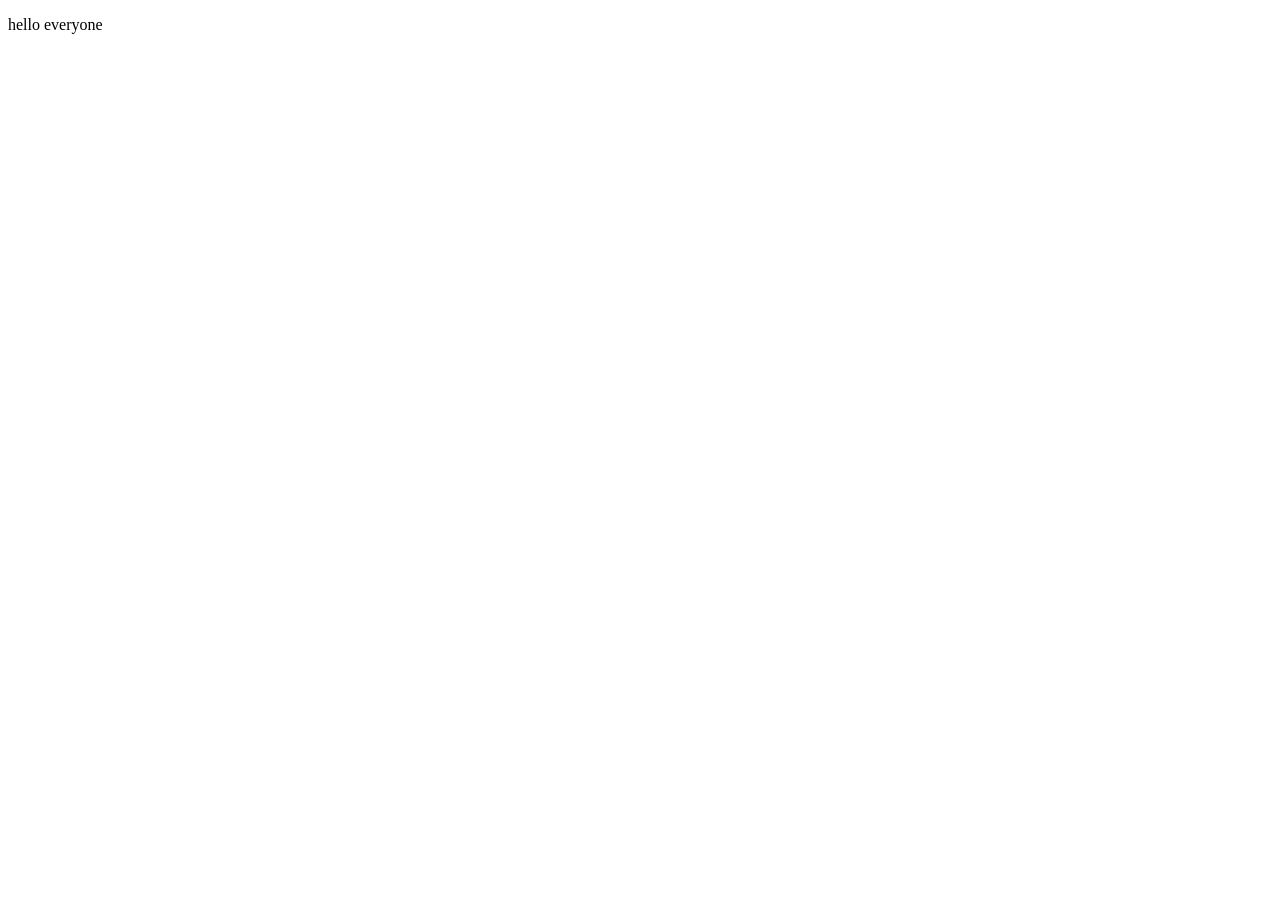
==== project_1_omni_food_project/index.html @ fac43601 "first commit" ====
<!DOCTYPE html>
<html lang="en">
<head>
    <meta charset="UTF-8">
    <meta name="viewport" content="width=device-width, initial-scale=1.0">
    <title>Document</title>
</head>
<body>
    <p>hello everyone</p>
</body>
</html>
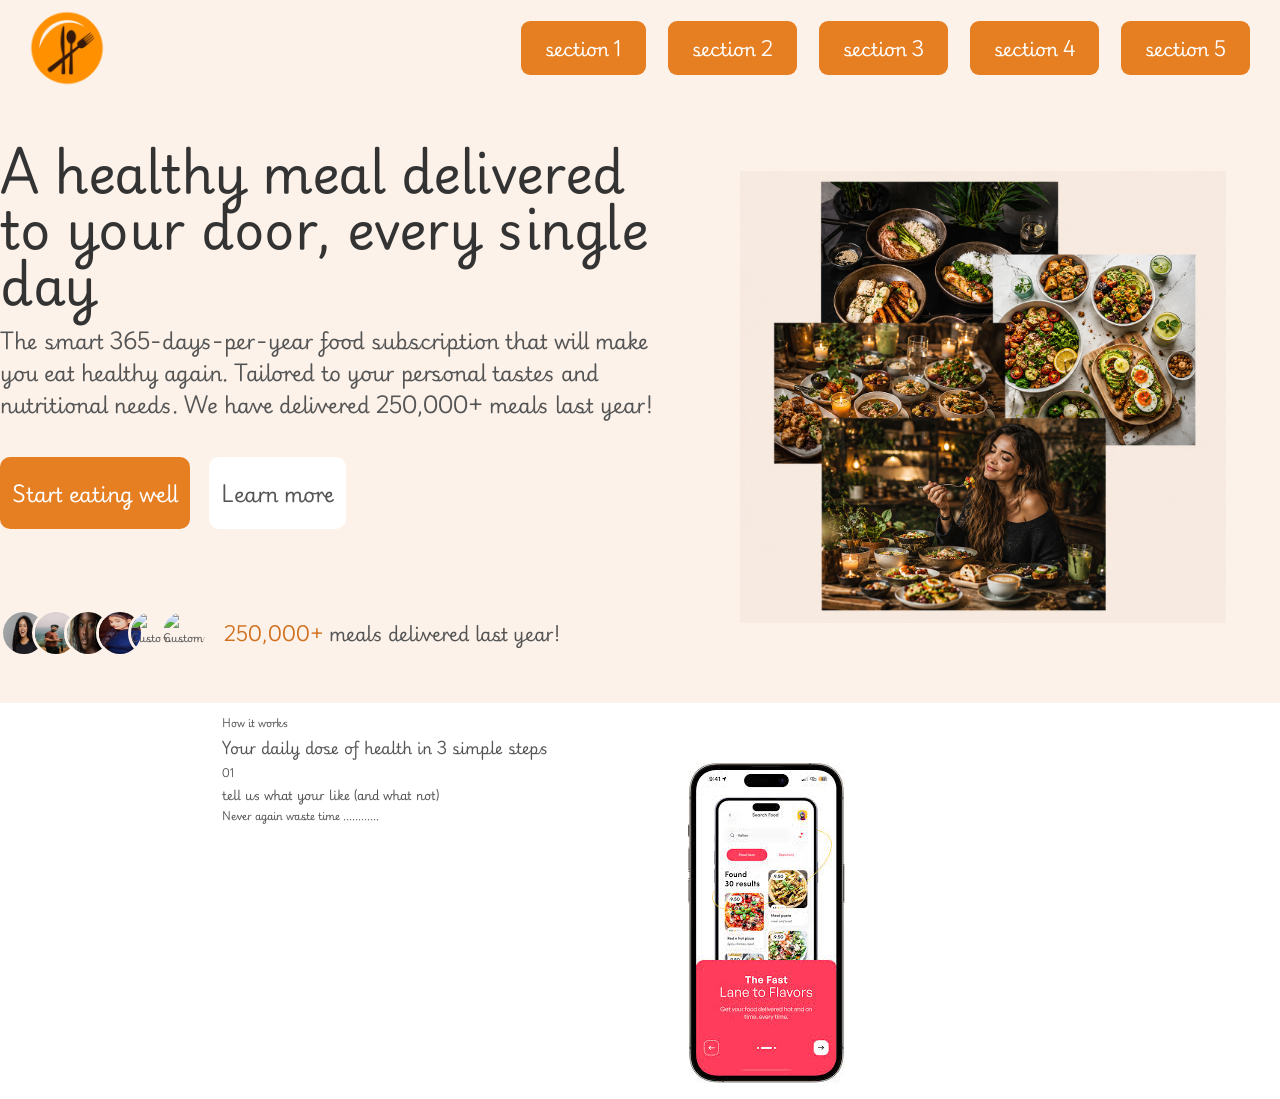
==== commit 0417fadf: "complete half website" ====
--- a/project_1_omni_food_project/index.html
+++ b/project_1_omni_food_project/index.html
@@ -1,11 +1,116 @@
-<!DOCTYPE html>
+<!doctype html>
 <html lang="en">
+
 <head>
-    <meta charset="UTF-8">
-    <meta name="viewport" content="width=device-width, initial-scale=1.0">
-    <title>Document</title>
+  <meta charset="UTF-8" />
+  <meta name="viewport" content="width=device-width, initial-scale=1.0" />
+  <title>Document</title>
+  <link rel="stylesheet" href="./css/style.css" />
+  <title>OmniFood</title>
+  <link rel="preconnect" href="https://fonts.googleapis.com" />
+  <link rel="preconnect" href="https://fonts.gstatic.com" crossorigin />
+  <link href="https://fonts.googleapis.com/css2?family=Playwrite+GB+J:ital,wght@0,100..400;1,100..400&display=swap"
+    rel="stylesheet" />
 </head>
+
 <body>
-    <p>hello everyone</p>
+  <header class="header">
+    <img src="./img/logo.jpg" alt="omnifood" class="logo">
+    <nav class="main-nav">
+      <ul class="main-nav-list">
+        <li><a class="main-nav-link nav-cta" href="#">section 1</a></li>
+        <li><a class="main-nav-link nav-cta" href="#">section 2</a></li>
+        <li><a class="main-nav-link nav-cta" href="#">section 3</a></li>
+        <li><a class="main-nav-link nav-cta" href="#">section 4</a></li>
+        <li><a class="main-nav-link nav-cta" href="#">section 5</a></li>
+      </ul>
+    </nav>
+  </header>
+
+  <main>
+    <section class="section-hero">
+      <div class="hero">
+        <div class="hero-text-box">
+          <h1 class="heading-primary">
+            A healthy meal delivered to your door, every single day
+          </h1>
+
+          <p class="hero-description">
+            The smart 365-days-per-year food subscription that will make you eat
+            healthy again. Tailored to your personal tastes and nutritional needs.
+            We have delivered 250,000+ meals last year!
+          </p>
+
+          <a href="#" class="btn btn-full margin-right-sm">
+            Start eating well
+          </a>
+
+          <a href="#" class="btn btn-outline">
+            Learn more
+          </a>
+
+          <div class="delivered-meals">
+            <div class="delivered-imgs">
+              <img src="img/img1.jpg" alt="Customer photo">
+              <img src="img/img2.jpg" alt="Customer photo">
+              <img src="img/img3.jpg" alt="Customer photo">
+              <img src="img/img4.jpg" alt="Customer photo">
+              <img src="img/img5.jpg" alt="Customer photo">
+              <img src="img/img6.jpg" alt="Customer photo">
+            </div>
+            </br>
+            <p class="delivered-text">
+              <span>250,000+</span> meals delivered last year!
+            </p>
+          </div>
+        </div>
+
+        <div class="hero-img-box">
+          <img src="food.png" class="hero-img" alt="Woman enjoying food and healthy meals" />
+        </div>
+      </div>
+    </section>
+
+
+
+    <section class="section-how">
+
+
+      <div class="container">
+        <span class="subheading"> How it works</span>
+        <h2 class="heading-secondary"> Your daily dose of health in 3 simple steps</h2>
+      </div>
+
+
+      <div class="container grid grid--2--cols">
+
+        <div class="step-text-box">
+          <p class="step-number">01</p>
+
+          <h3 class="heading-tertiary">
+            tell us what your like (and what not)
+          </h3>
+
+          <p class="step-description">
+            Never again waste time ............
+          </p>
+        </div>
+
+        <div class="step-img-box">
+          <img src="./img/screen.jpg" alt="iPhone app" class="step-img">
+        </div>
+
+      </div>
+
+
+      </div>
+
+
+
+    </section>
+
+
+  </main>
 </body>
+
 </html>
--- a/project_1_omni_food_project/css/style.css
+++ b/project_1_omni_food_project/css/style.css
@@ -0,0 +1,195 @@
+* {
+    padding: 0;
+    margin: 0;
+    box-sizing: border-box;
+}
+
+
+html {
+    font-size: 62.5%;
+    /* font size = 10px  and 10px/16px = 62.5 percent 
+    percentage of users browser font-size setting */
+}
+
+body {
+    font-family: "Playwrite GB J", sans-serif;
+    line-height: 2;
+    font-weight: 400;
+    color: #555555;
+}
+
+.section-hero {
+    background-color: #fdf2e9;
+    padding: 4.6rem 0;
+}
+
+.hero {
+    max-width: 130rem;
+    margin: 0 auto;
+    display: grid;
+    grid-template-columns: 1.1fr 0.9fr;
+    gap: 8rem;
+    align-items: center;
+}
+.hero-img-box {
+    justify-self: end;
+}
+.hero-img {
+    width: 90%;
+}
+
+.heading-primary {
+    font-size: 5.2rem;
+    font-weight: 700;
+    line-height: 1.08;
+    color: #333;
+    letter-spacing: -0.5px;
+    margin-bottom: 1.4rem;
+}
+
+.hero-description {
+    font-size: 2rem;
+    line-height: 1.6;
+    margin-bottom: 3.7rem;
+}
+
+.btn:link,
+.btn:visited {
+    display: inline-block;
+    text-decoration: none;
+    font-size: 2rem;
+    padding: 1.6rem 1.2rem;
+    border-radius: 10px;
+    transition: background-color 0.3s;
+}
+
+.btn-full:link,
+.btn-full:visited {
+    background-color: #e67e22;
+    color: #fff;
+}
+
+.btn-full:hover,
+.btn-full:active {
+    background-color:red;
+}
+
+.btn-outline:link,
+.btn-outline:visited {
+    background-color: #fff;
+    color: #555;
+}
+
+.btn-outline:hover,
+.btn-outline:active {
+    background-color: #fdf2e9;
+    border: 3px solid #fff;
+    box-shadow: 0 0 0 3px #fff;
+}
+.margin-right-sm{
+    margin-right:1.6rem !important;
+}
+
+.delivered-meals{
+    display:flex;
+    align-items: center;
+    gap:1.6rem;
+    margin-top: 8rem;
+}
+.delivered-imgs {
+    display: flex;
+}
+
+.delivered-imgs img {
+    width: 4.8rem;
+    height: 4.8rem;
+    border-radius: 50%;
+    margin-right: -1.6rem;
+    border: 3px solid #fdf2e9;
+}
+
+.delivered-text{
+    font-size:1.8rem;
+    font-weight:600;
+}
+
+.delivered-text span{
+    color: #cf711f;
+}
+
+.header{
+    display:flex;
+    justify-content: space-between;
+    align-items: center;
+    background-color:#fdf2e9;
+    height : 9.6rem;
+    padding:0;
+}
+
+.logo{
+    height:8.4rem;
+    margin-left:2.5rem;
+}
+
+.main-nav-list{
+    list-style:none;
+    display:flex;
+    gap:2.2rem;
+    margin-right: 3rem;
+}
+
+.main-nav-link:link,
+.main-nav-link:visited{
+    text-decoration: none;
+    color: #333;
+    font-weight:800;
+    font-size:1.8rem;
+    transition: all 0.3s;
+}
+
+.main-nav-link:hover,
+main-nav-link:active{
+    color: #cf711f;
+}
+
+.nav-cta:link,
+.nav-cta:visited{
+    padding: 1.2rem 2.4rem;
+    border-radius: 9px;
+    color: #fff;
+    background-color: #e67e22;
+}
+
+.nav-cta:hover,
+.nav-cta:active{
+    background-color: #cf711f;
+}
+
+
+.container{
+    max-width: 90rem;
+    padding: 0 3.2rem;
+    margin: 0 auto; 
+}
+
+.grid {
+    display: grid;
+    gap: 9.6rem;
+} 
+
+
+.section-how{
+    padding: 9.6px 0;
+    background-color: white;
+}
+
+
+.grid--2--cols{
+    grid-template-columns: repeat(2, 1fr);
+}
+
+.grid--4--cols{
+    grid-template-columns: repeat(4, 1fr);
+}
+
+
